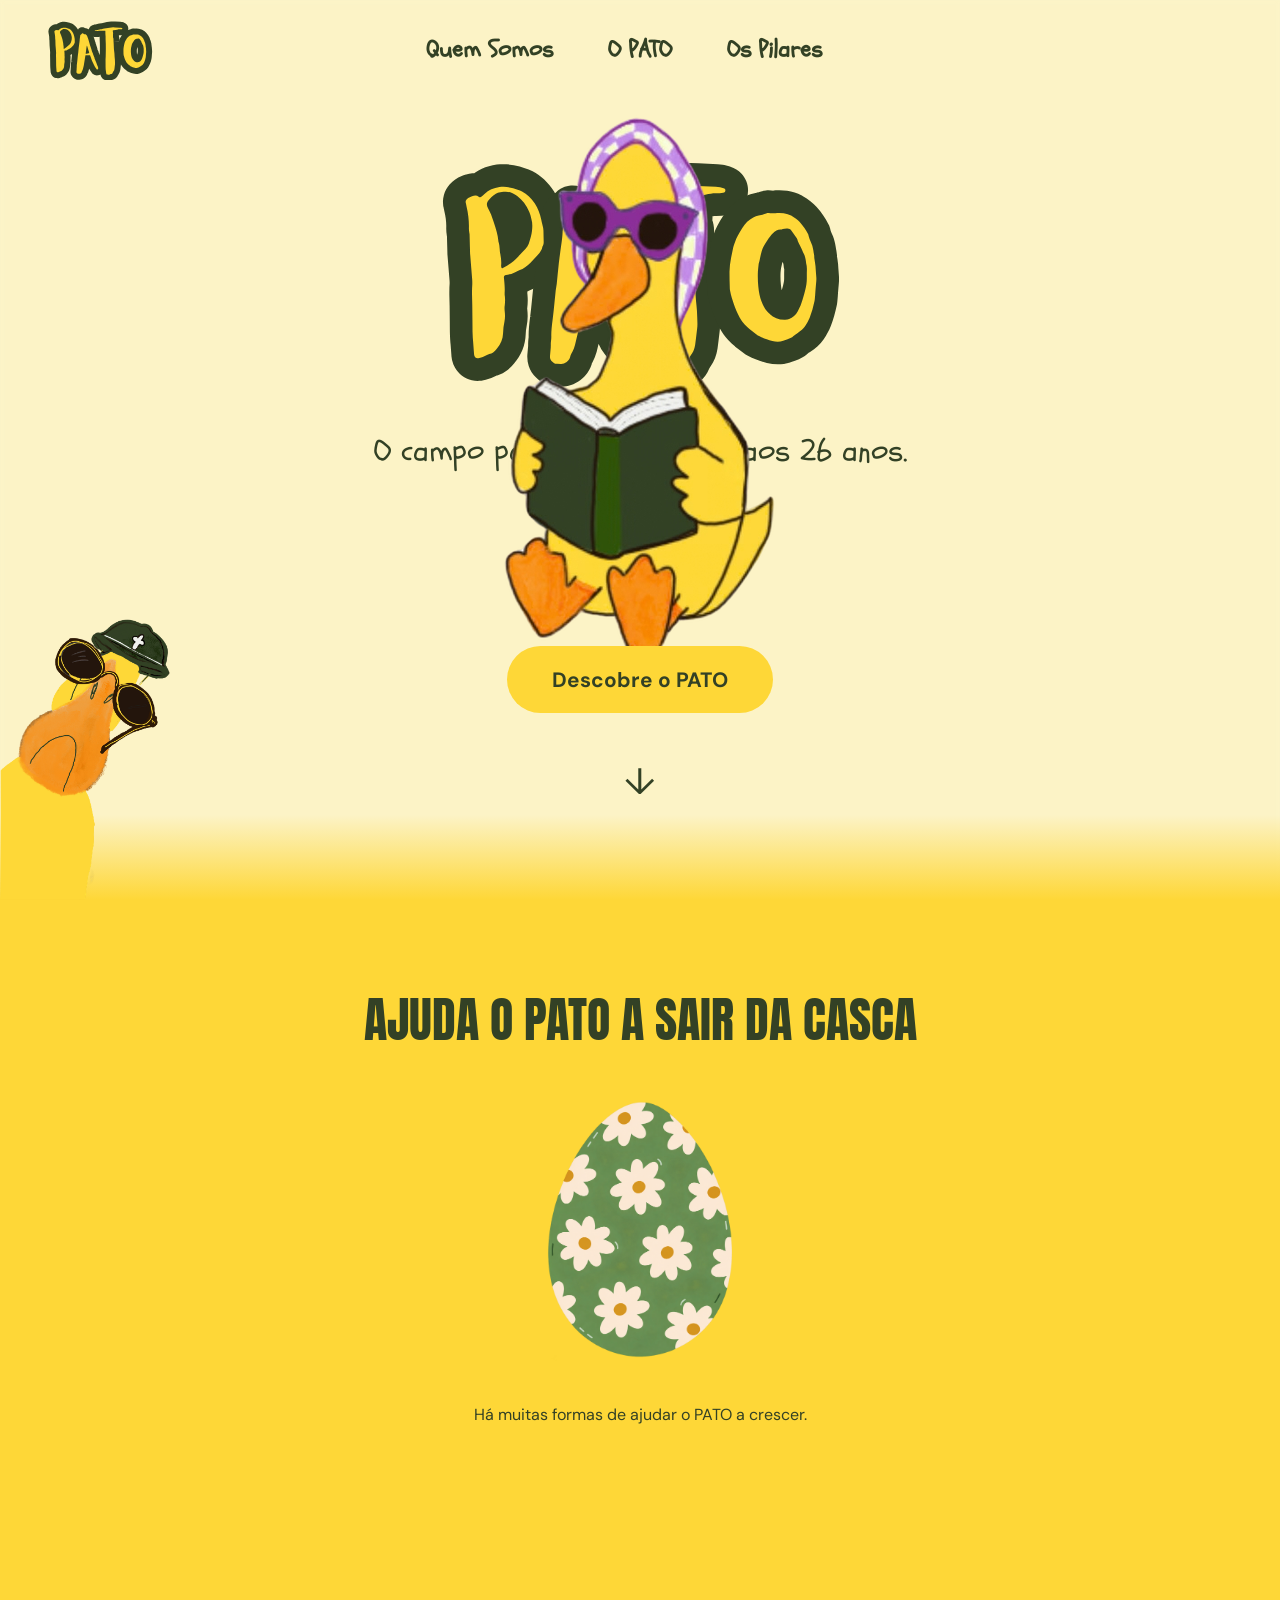
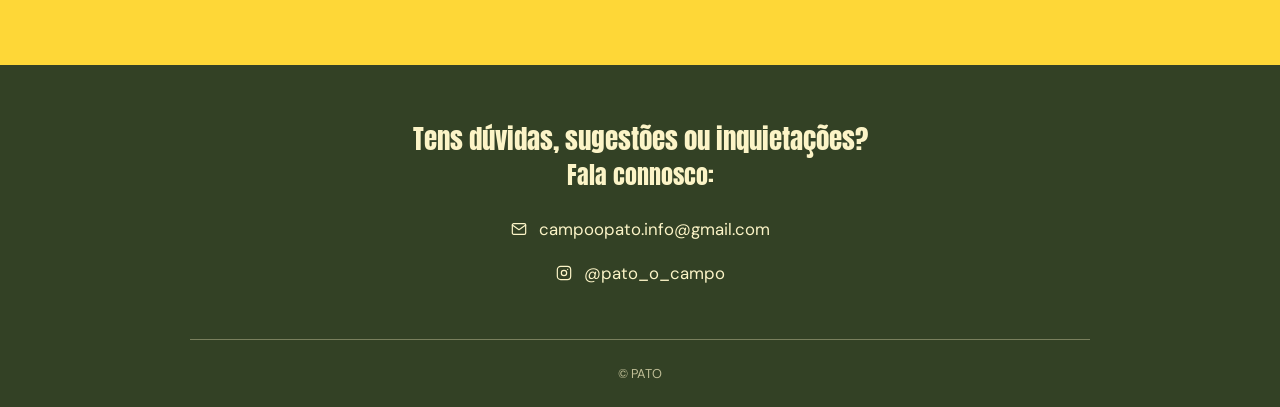
==== v2/index.html @ 9c7ccffa "página inicial" ====
<!DOCTYPE html>
<html lang="pt">

<head>
    <meta charset="UTF-8">
    <meta name="viewport" content="width=device-width, initial-scale=1.0">
   <title>PATO</title>
  <link rel="icon" type="image/png" href="assets/logo.png">
    <link rel="stylesheet" href="styles.css?v=3">
</head>

<body>

   
<header>
    <nav class="navbar">

        <!-- LOGÓTIPO DO MENU -->
       
<a href="index.html" class="logo">
    <img src="assets/pato-wordmark.svg" alt="PATO - Página inicial">
</a>


        <!-- LINKS DO MENU -->
        <ul class="nav-links">
            <li><a href="quem-somos.html">Quem Somos</a></li>
            <li><a href="o-pato.html">O PATO</a></li>
             <li><a href="pilares.html">Os Pilares</a></li>
           
        </ul>

    </nav>
</header>

<main>

    <!-- PRIMEIRA SECÇÃO -->
    <section class="hero">

        <!-- Fotografia de fundo -->
        <div class="hero-background"></div>

        <!-- Conteúdo principal -->
        <div class="hero-content">

            <img
                src="assets/pato-wordmark.svg"
                alt="PATO"
                class="hero-logo"
            >

            <p class="hero-description">
                O campo para jovens dos 19 aos 26 anos.
            </p>

        </div>

        <!-- Ilustrações dos patos -->
        <img
            src="assets/duck-peeking.png"
            alt=""
            class="hero-duck duck-left"
        >

        <img
            src="assets/duck-reading.png"
            alt=""
            class="hero-duck duck-right"
        >

        <!-- Botão e seta -->
        <div class="hero-bottom">

            <a href="o-pato.html" class="hero-button">
                Descobre o PATO
            </a>

            <a
                href="#ajudar"
                class="scroll-indicator"
                aria-label="Descer para a angariação de fundos"
            >
                ↓
            </a>

        </div>

    </section>


    <!-- ANGARIAÇÃO DE FUNDOS -->
    <section id="ajudar" class="fundraising">

        <h2>AJUDA O PATO A SAIR DA CASCA</h2>

        <img
            src="assets/ovo.png"
            alt="Ilustração de um ovo do PATO"
            class="egg-illustration"
        >

        <p>
            Há muitas formas de ajudar o PATO a crescer.
        </p>

    </section>

</main>



    
<footer class="footer">

    <h2>Tens dúvidas, sugestões ou inquietações?</h2>

    <p class="footer-subtitle">Fala connosco:</p>

   
<div class="footer-contacts">

    <!-- EMAIL -->
    <a href="mailto:campoopato.info@gmail.com">

        <svg viewBox="0 0 24 24" fill="none"
             stroke="currentColor" stroke-width="1.8"
             stroke-linecap="round" stroke-linejoin="round"
             aria-hidden="true">
            <rect x="2" y="4" width="20" height="16" rx="2"/>
            <path d="M2 6l10 7 10-7"/>
        </svg>

        <span>campoopato.info@gmail.com</span>
    </a>

    <!-- INSTAGRAM -->
    <a href="https://www.instagram.com/pato_o_campo/"
       target="_blank"
       rel="noopener noreferrer">

        <svg viewBox="0 0 24 24" fill="none"
             stroke="currentColor" stroke-width="1.8"
             stroke-linecap="round" stroke-linejoin="round"
             aria-hidden="true">
            <rect x="2" y="2" width="20" height="20" rx="5"/>
            <circle cx="12" cy="12" r="4"/>
            <circle cx="17.5" cy="6.5" r="1" fill="currentColor" stroke="none"/>
        </svg>

        <span>@pato_o_campo</span>
    </a>

</div>


<div class="footer-divider"></div>

<p class="footer-bottom">© PATO</p>

</footer>


    <script src="script.js"></script>

</body>

</html>
---- v2/styles.css ----
/* FONTES */
@font-face { font-family: "Aloja"; src: url("./fonts/aloja-light.woff") format("woff"); font-weight: 300; font-style: normal; }
@font-face { font-family: "Anton"; src: url("./fonts/anton.ttf") format("truetype"); }
@font-face { font-family: "Schoolbell"; src: url("./fonts/schoolbell.ttf") format("truetype"); }
@font-face { font-family: "DMSans"; src: url("./fonts/dm-sans-regular.ttf") format("truetype"); font-weight: 400; }
@font-face { font-family: "DMSans"; src: url("./fonts/dm-sans-bold.ttf") format("truetype"); font-weight: 700; }

/* FONTES, CORES, ESTILOS GERAIS, MENU E HOMEPAGE */
:root { --verde-pato: #334125; --amarelo-pato: #FED737; --creme-pato: #FCF4C7; --laranja-pato: #F2911E; --vermelho-pato: #CD4D37; --bege-pato: #fad3a9}
* { margin: 0; padding: 0; box-sizing: border-box; }
html { scroll-behavior: smooth; }
body { font-family: "DMSans", Arial, sans-serif; background-color: var(--creme-pato); color: var(--verde-pato); }
h1, h2, h3 { font-family: "Anton", sans-serif; font-weight: normal; }
.handwritten { font-family: "Schoolbell", cursive; }
header { position: absolute; top: 0; left: 0; width: 100%; z-index: 100; background: transparent; }
.navbar { position: absolute; width: 100%; min-height: 100px; display: flex; align-items: center; justify-content: center; padding: 10px 40px; }
.logo { position: absolute; left: 45px; top: 50%; transform: translateY(-50%); display: flex; align-items: center; text-decoration: none; }
.logo img { width: auto; max-width: 110px; max-height: px; object-fit: contain; }
.nav-links { position: absolute; left: 50%; transform: translateX(-50%); display: grid; grid-template-columns: 170px auto 170px; align-items: center; column-gap: 55px; list-style: none; margin: 0; padding: 0; }
.nav-links li:first-child { justify-self: end; }
.nav-links li:nth-child(2) { justify-self: center; }
.nav-links li:last-child { justify-self: start; }
.nav-links a { font-family: "Schoolbell", cursive; font-size: 1.5rem; font-weight: 400; text-decoration: none; color: var(--verde-pato); white-space: nowrap; transition: color 0.2s ease; }
.nav-links a:hover { color: var(--creme-pato); }    
.nav-links a{font-weight:700}
.hero { position: relative; min-height: 100vh; width: 100%; overflow: hidden; display: flex; flex-direction: column; align-items: center; padding: 115px 24px 20px; background-color: var(--creme-pato); }
.hero-background { position: absolute; inset: 0px; z-index: 0; background-image: linear-gradient(
            rgba(252, 244, 199, 0.40),
            rgba(252, 244, 199, 0.40)
        ),
        url("images/roda2.jpg"); background-size: cover; background-position: center;filter: blur(2px); }
.hero-content { position: relative; z-index: 2; width: 100%; max-width: 850px; text-align: center; }
.hero-logo { display: block; width: min(60vw, 420px); max-height: 240px; height: auto; object-fit: contain; margin: 0 auto 45px;transform:translateY(40px) }
.hero p{transform:translateY(35px)}
.hero-description { font-family: "Schoolbell", cursive; font-size: clamp(1.4rem, 3vw, 2rem); line-height: 1.4; color: var(--verde-pato); }
.hero-duck { position: absolute; z-index: 2; height: auto; pointer-events: none; }
.duck-left { width: 170px; left: 0; bottom: 0; top: auto; }
.hero-bottom{position:relative;z-index:3;margin-top:auto;padding-top:35px;display:flex;flex-direction:column;align-items:center;gap:20px}
.scroll-indicator{display:block;font-size:2.3rem;line-height:4;color:var(--verde-pato);text-decoration:none;margin-top:40;transform:translateY(-25px)}
.hero-button { display: inline-block; padding: 20px 45px; background-color: var(--amarelo-pato); color: var(--verde-pato); font-family: "DMSans", sans-serif; font-size: 1.3rem; font-weight: 700; text-decoration: none; border-radius: 40px; transition: transform 0.2s ease,
                background-color 0.2s ease; margin-top:35px}
.hero-button:hover { transform: scale(1.05); background-color: var(--laranja-pato); }
.hero::after { content: ""; position: absolute; bottom: 0; left: 0; width: 100%; height: 85px; background: linear-gradient(
        to bottom,
        transparent,
        var(--amarelo-pato)
    ); pointer-events: none; z-index: 1; }
.fundraising { width: 100%; min-height: 85vh; background-color: var(--amarelo-pato); display: flex; flex-direction: column; align-items: center; justify-content: flex-start; text-align: center; gap: 8px; scroll-margin-top: 25px; }
.fundraising h2 { font-family: "Anton", sans-serif; font-size: clamp(2rem, 8vw, 3rem); line-height: 5; max-width: 850px; }
.egg-illustration { width: min(35vw, 190px); height: auto; object-fit: contain; cursor: pointer; margin-top: -60px; transition: transform 0.3s ease; }
@keyframes abanar-ovo { 0%, 100% { transform: rotate(-8deg); } 50% { transform: rotate(8deg); } }
.egg-illustration:hover { animation: abanar-ovo 0.3s ease-in-out infinite; }
.fundraising p { font-family: "DMSans", sans-serif; font-size: 1rem; max-width: 600px; line-height: 1.4; margin-top: 30px; }
.egg-link{display:inline-block}
/* TELEMÓVEIS — regras finais do CSS original, sem duplicações */
@media (max-width: 700px) {
.navbar { min-height: 105px; padding: 10px 15px; flex-direction: column; justify-content: flex-end; gap: 8px; }
.logo { position: absolute; left: 15px; top: 15px; transform: none; }
.logo img { max-height: 38px; }
.nav-links { gap: 18px; flex-wrap: wrap; justify-content: center; }
.nav-links a { font-size: 1.1rem; }
.hero { min-height: 85svh; position: relative; display: flex; flex-direction: column; justify-content: flex-start; align-items: center; text-align: center; padding: 145px 24px 110px; background-color: var(--creme-pato); }
.hero h1 { font-size: clamp(4.5rem, 18vw, 7rem); }
.hero-logo { width: min(75vw, 350px); margin-bottom: 35px; }
.hero-duck { width: 90px; }
.duck-left { width: 100px; left: 0; bottom: 0; top: auto; }
.duck-right { width: 75px; right: 4%; top: 30%; }
.hero-bottom { padding-top: 35px; }
.fundraising { padding: 65px 20px 80px; width: 100%; max-width: none; margin: 0; }
.egg-illustration { width: min(75vw, 300px); }
body { overflow-x: hidden; }
}

/* RODAPÉ */
.footer { width: 100%; background-color: var(--verde-pato); color: var(--creme-pato); padding: 60px 15px 25px; text-align: center; }
.footer h2 { font-family: "Anton", sans-serif; font-weight: 150; font-size: clamp(1.7rem, 4vw, 1.5rem); line-height: 1; margin-bottom: 5px; }
.footer-subtitle { font-family: "Anton", cursive; font-size: 1.5rem; margin-bottom: 25px; }
.footer-contacts { display: flex; flex-direction: column; align-items: center; gap: 22px; margin-bottom: 55px; }
.footer-contacts a { display: flex; align-items: center; justify-content: center; gap: 12px; font-family: "DMSans", sans-serif; font-size: 1.05rem; color: var(--creme-pato); text-decoration: none; overflow-wrap: anywhere; transition: color 0.2s ease; }
.footer-contacts svg { width: 16px; height: 16px; flex-shrink: 0; }
.footer-contacts a:hover { color: var(--amarelo-pato); }
.footer-bottom { font-family: "DMSans", sans-serif; font-size: 0.8rem; opacity: 0.7; }
.footer-divider { width: min(100%, 900px); height: 1px; background-color: var(--creme-pato); opacity: 0.35; margin: 0 auto 25px; }



/* QUEM SOMOS */
.quem-v2{background:var(--verde-pato);color:var(--verde-pato)}
.quem-abertura{display:flex;flex-direction:column;background:var(--creme-pato)}
.quem-cabecalho{min-height:65vh;padding:90px 9%;display:flex;flex-direction:column;align-items:flex-start;justify-content:center}
.quem-etiqueta{font-family:DMSans,sans-serif;font-size:.85rem;letter-spacing:4px;margin-bottom:25px}
.quem-cabecalho h1{font-family:Aloja,sans-serif;font-size:clamp(4.5rem,11vw,10rem);line-height:1.05;font-weight:300}
.quem-cabecalho p{margin-top:35px;font-family:Schoolbell,cursive;font-size:clamp(1.5rem,3vw,2.3rem)}
.pagina-quem-somos .nav-links a{color:var(--verde-pato)}
/* SEPARADOR ENTRE A ABERTURA E OS BLOCOS */
.quem-riscas,.quem-separador{background:repeating-linear-gradient(90deg,#ffe356 0 28px,#ffd54e 28px 56px)}
.quem-riscas{height:105px}
.quem-separador{height:22px}
/* BLOCOS */
.quem-razao,.quem-publico,.quem-historia{display:grid;grid-template-columns:repeat(2,minmax(0,1fr));min-height:500px}
.quem-razao-texto,.quem-publico-texto,.quem-historia-texto{padding:90px 10%;display:flex;flex-direction:column;justify-content:center;gap:25px}
.quem-razao-texto{background:var(--amarelo-pato);color:var(--creme-pato)}
.quem-publico-texto{background:var(--laranja-pato);color:var(--creme-pato)}
.quem-historia-texto{background:var(--vermelho-pato);color:var(--creme-pato)}
.quem-razao h2,.quem-publico h2,.quem-historia h2{font-family:Aloja,sans-serif;font-size:clamp(2.5rem,5vw,4.5rem);font-weight:300}
.quem-razao p,.quem-publico p,.quem-historia p{font-family:DMSans,sans-serif;font-size:1.1rem;line-height:1.8}

/* FOTOGRAFIAS */
.quem-razao-foto,.quem-publico-foto,.quem-historia-foto{min-height:350px;overflow:hidden;background:var(--verde-pato)}
.quem-razao-foto img,.quem-publico-foto img,.quem-historia-foto img{width:100%;height:100%;object-fit:cover;display:block}

/* RESPONSIVO */
@media(max-width:850px){
    .quem-riscas{height:85px}
    .quem-cabecalho{min-height:55vh;padding:70px 8%}
    .quem-razao,.quem-publico,.quem-historia{grid-template-columns:1fr}
    .quem-razao-texto,.quem-publico-texto,.quem-historia-texto{padding:65px 8%}
    .quem-razao-foto,.quem-publico-foto,.quem-historia-foto{min-height:320px}
}

/* PILARES */
.pilares-v2 { background: var(--verde-pato); color: var(--creme-pato); }
.pilares-abertura { min-height: 70vh; padding: 165px 9% 90px; display: flex; flex-direction: column; align-items: flex-start; justify-content: center; }
.pilares-etiqueta { font-family: DMSans, sans-serif; letter-spacing: 4px; font-size: .85rem; color: var(--amarelo-pato); margin-bottom: 30px; }
.pilares-abertura h1 { font-family: Aloja, sans-serif; font-size: clamp(4.5rem, 11vw, 10rem); font-weight: 300; line-height: 1.05; text-align: left; }
.pilares-descricao { font-family: DMSans, sans-serif; font-size: 1.2rem; line-height: 1.8; max-width: 600px; margin-top: 45px; }
.pilares-letras { padding: 90px 5% 120px; background: var(--creme-pato); color: var(--verde-pato); text-align: center; }
.pilares-letras > h2 { font-family: Schoolbell, cursive; font-size: clamp(1.8rem, 4vw, 3rem); margin-bottom: 70px; }
/* DIAGRAMA ORGÂNICO DOS PILARES */
.pilares-v2{background:var(--verde-pato);color:var(--creme-pato)}
.pilares-abertura{padding:160px 9% 110px;min-height:75vh;display:flex;flex-direction:column;align-items:flex-start;justify-content:center}
.pilares-etiqueta{font-family:"DMSans",sans-serif;letter-spacing:4px;font-size:.85rem;color:var(--amarelo-pato);margin-bottom:30px}
.pilares-abertura h1{font-family:"Aloja",sans-serif;font-size:clamp(4.5rem,11vw,10rem);font-weight:300;line-height:1.05;text-align:left}
.pilares-descricao{font-family:"DMSans",sans-serif;font-size:1.2rem;line-height:1.8;max-width:600px;margin-top:50px}

.pilares-letras{padding:90px 5% 130px;background:var(--creme-pato);color:var(--verde-pato);text-align:center}
.pilares-letras h2{font-family:"Schoolbell",cursive;font-size:clamp(1.8rem,4vw,3rem);margin-bottom:70px}
.pilares-diagrama{display:grid;grid-template-columns:repeat(4,minmax(0,1fr));gap:18px;max-width:1280px;margin:0 auto;align-items:start}
.pilar-item{display:flex;flex-direction:column;align-items:center;text-align:center;min-width:0}
.pilar-item .letra{font-family:"Aloja",sans-serif;font-size:clamp(4.7rem,8vw,8rem);line-height:1}

.pilar-seta{width:95px;max-width:100%;height:auto;fill:none;stroke:var(--verde-pato);stroke-width:3;stroke-linecap:round;stroke-linejoin:round;color:var(--verde-pato)}
.pilar-info{max-width:220px;padding:0 8px}
.pilar-info h3{font-family:"Schoolbell",cursive;font-size:1.8rem;margin-bottom:12px}
.pilar-info p{font-family:"DMSans",sans-serif;font-size:1rem;line-height:1.6}

.pilar-p{padding-top:8px}
.pilar-a{padding-top:70px}
.pilar-t{padding-top:0}

.pilar-p .letra{color:var(--verde-pato)}
.pilar-a .letra{color:var(--vermelho-pato)}
.pilar-t .letra{color:var(--laranja-pato)}

.pilar-stack{display:flex;flex-direction:column;align-items:center;line-height:.85;margin-bottom:8px}
.letra-c-top{color:var(--vermelho-pato);margin-bottom:-8px}
.letra-o-bottom{color:var(--verde-pato)}

.pilar-co{padding-top:0}
.co-bloco{display:flex;flex-direction:column;align-items:center}
.co-c{margin-top:10px}
.co-o{margin-top:30px}

.seta-curta{height:120px}
.seta-media{height:155px}
.seta-longa{height:210px}
.seta-c{height:110px}
.seta-o{height:175px}

@media (max-width:900px){
    .pilares-diagrama{grid-template-columns:repeat(2,minmax(0,1fr));gap:60px 15px}
    .pilar-item .letra{font-size:6rem}
    .pilar-co{grid-column:span 2}
    .pilar-stack{margin-bottom:20px}
    .co-c,.co-o{margin-top:20px}
}

@media (max-width:900px){
    .pilares-diagrama{grid-template-columns:repeat(2,minmax(0,1fr));gap:60px 15px}
    .pilar-item .letra{font-size:6rem}
    .pilar-c{transform:none}
}
/* O PATO A EXPLICAR */
.explicar-v2{background:var(--amarelo-pato);overflow:hidden}
.explicar-abertura{position:relative;min-height:75vh;padding:160px 12% 100px;display:flex;flex-direction:column;align-items:center;justify-content:center;text-align:center}
.explicar-abertura h1{position:relative;z-index:1;font-family:"Aloja",sans-serif;font-size:clamp(4rem,9vw,8rem);font-weight:300;line-height:1.1}
.explicar-abertura p{position:relative;z-index:1;font-family:"Schoolbell",cursive;font-size:clamp(1.5rem,3vw,2.3rem);margin-top:40px}
.explicar-bolinhas{position:absolute;inset:0;pointer-events:none;background-image:radial-gradient(circle,var(--vermelho-pato) 9px,transparent 10px),radial-gradient(circle,var(--verde-pato) 6px,transparent 7px),radial-gradient(circle,var(--creme-pato) 11px,transparent 12px);background-size:150px 150px,210px 210px,175px 175px;background-position:15px 20px,70px 90px,110px 45px;opacity:.65}

.explicar-cartoes{display:grid;grid-template-columns:repeat(3,minmax(0,1fr));gap:35px;padding:50px 7% 70px;background:var(--creme-pato)}
.explicar-cartao{min-height:230px;padding:25px 35px;border-radius:35px 12px 45px 18px;display:flex;flex-direction:column;align-items:flex-start;justify-content:center;gap:20px;text-decoration:none;position:relative;cursor:pointer;transition:transform .25s ease}
.cartao-1{background:var(--verde-pato);color:var(--creme-pato);transform:rotate(-3deg)}
.cartao-2{background:var(--laranja-pato);color:var(--verde-pato);transform:rotate(3deg)}
.cartao-3{background:var(--vermelho-pato);color:var(--creme-pato);transform:rotate(-2deg)}
.explicar-cartao:hover{transform:rotate(0deg) translateY(-8px)}
.cartao-numero{font-family:"Schoolbell",cursive;font-size:2rem}
.explicar-cartao h2{font-family:"Aloja",sans-serif;font-size:clamp(2.4rem,4vw,4rem);font-weight:300}
.explicar-cartao p{font-family:"DMSans",sans-serif;font-size:1.1rem;line-height:1.7}
.cartao-seta{font-family:"Schoolbell",cursive;font-size:2.5rem;align-self:flex-end;margin-top:auto}


/* SECÇÕES HORIZONTAIS — O PATO */

.detalhe-imagem img{width:min(100%,450px);max-height:350px;object-fit:contain}

.detalhe-texto > span{font-family:"DMSans",sans-serif;font-size:.85rem;letter-spacing:3px;font-weight:700}
.detalhe-texto h2{font-family:"Aloja",sans-serif;font-weight:300;font-size:clamp(2.5rem,5vw,4.5rem)}
.detalhe-texto p{font-family:"DMSans",sans-serif;font-size:1.1rem;line-height:1.8;max-width:550px}
.detalhe-botao{display:inline-block;background:var(--verde-pato);color:var(--creme-pato);padding:15px 25px;border-radius:30px;font-family:"DMSans",sans-serif;font-weight:700;text-decoration:none}
.detalhe-botao:hover{background:var(--amarelo-pato);color:var(--verde-pato)}

@media (max-width:850px){
    .explicar-cartoes{grid-template-columns:1fr;gap:45px}
    .explicar-cartao{min-height:230px}
   .detalhe-texto{padding:65px 25px}
    .detalhe-imagem{min-height:150px}
}
/* MENUS DE FUNDO ESCURO */
.pagina-pilares .nav-links a { color: var(--creme-pato); }
.pagina-pilares .nav-links a:hover { color: var(--amarelo-pato); }
/* RESPONSIVIDADE INTERIOR */
@media (max-width: 850px) { .explicar-cartoes { grid-template-columns: 1fr; gap: 45px; } .explicar-cartao { min-height: 260px; } }
@media (max-width: 700px) {
.quem-historia, .quem-razao { grid-template-columns: 1fr; }
.quem-historia-texto, .quem-razao-texto { padding: 65px 25px; }
.quem-cabecalho { padding: 75px 25px; }
.pilares-abertura { padding: 150px 25px 80px; }
.pilares-mapa { grid-template-columns: repeat(2, minmax(0, 1fr)); gap: 50px 15px; }
.pilar-letra .letra { font-size: 5rem; height: 100px; }}
/* CARTÕES CLICÁVEIS */
.explicar-cartao {
    text-decoration: none;
    position: relative;
    cursor: pointer;}
.cartao-seta {
    font-family: "Schoolbell", cursive;
    font-size: 2.5rem;
    align-self: flex-end;
    margin-top: auto;}
/* SECÇÕES DE INFORMAÇÃO */
.explicar-detalhe {
    display: grid;
    grid-template-columns: 1fr 1fr;
    min-height: 480px;
    scroll-margin-top: 30px;}
.detalhe-texto {
    padding: 90px 10%;
    display: flex;
    flex-direction: column;
    justify-content: center;
    align-items: flex-start;
    gap: 25px;}
.detalhe-texto > span {
    font-family: "DMSans", sans-serif;
    font-size: 0.85rem;
    letter-spacing: 3px;
    font-weight: 700;}
.detalhe-texto h2 {
    font-family: "Aloja", sans-serif;
    font-weight: 300;
    font-size: clamp(2.5rem, 5vw, 4.5rem);}
.detalhe-texto p {
    font-family: "DMSans", sans-serif;
    font-size: 1.1rem;
    line-height: 1.8;
    max-width: 550px;}
.detalhe-imagem {
    display: flex;
    align-items: center;
    justify-content: center;
    padding: 45px;}
.detalhe-imagem img {
    width: 100%;
    max-height: 400px;
    object-fit: contain;}
.detalhe-campo { background: var(--amarelo-pato); color: var(--verde-pato); }
.detalhe-campo .detalhe-imagem { background: var(--laranja-pato); }
.detalhe-equipa { background: var(--verde-pato); color: var(--creme-pato); }
.detalhe-equipa .detalhe-imagem { background: var(--vermelho-pato); }
.detalhe-ajudar { background: var(--creme-pato); color: var(--verde-pato); }
.detalhe-ajudar .detalhe-imagem { background: var(--amarelo-pato); }
.detalhe-botao {
    display: inline-block;
    background: var(--amarelo-pato);
    color: var(--verde-pato);
    padding: 15px 25px;
    border-radius: 30px;
    font-family: "DMSans", sans-serif;
    font-weight: 700;
    text-decoration: none;}
.detalhe-botao:hover { background: var(--vermelho-pato); }
@media (max-width: 700px) {
    .explicar-detalhe { grid-template-columns: 1fr; }
    .detalhe-texto { padding: 65px 25px; }
    .detalhe-imagem { min-height: 250px; }}

/* FUNDOS DAS SECÇÕES — O PATO */
.detalhe-campo .detalhe-texto{background:#334125;color:#FCF4C7}
.detalhe-equipa .detalhe-texto{background:#F2911E;color:#334125}
.detalhe-ajudar .detalhe-texto{background:#CD4D37;color:#FCF4C7}

/* RISCAS DA METADE DIREITA */
.detalhe-campo .detalhe-imagem{background:repeating-linear-gradient(90deg,#708456 35px 70px, #4D6338 70px 105px)}
.detalhe-equipa .detalhe-imagem{background:repeating-linear-gradient(90deg, #F8BC67 35px 70px,#F5A63E 70px 105px)}
.detalhe-ajudar .detalhe-imagem{background:repeating-linear-gradient(90deg, #E88D76  35px 70px,#DB6953 70px 105px)}

/* DISPOSIÇÃO VERTICAL DAS SECÇÕES */
.explicar-v2 .explicar-detalhe{display:flex;flex-direction:column;width:100%;min-height:0;scroll-margin-top:0}
.explicar-v2 .detalhe-texto{width:100%;min-height:100px;padding:70px 10%;display:flex;flex-direction:column;justify-content:center;align-items:center;text-align:center;gap:10px}
.explicar-v2 .detalhe-imagem{width:100%;min-height:780px;padding:50px;display:flex;align-items:center;justify-content:center}
.explicar-v2 .detalhe-imagem img{width:min(100%,450px);max-height:320px;object-fit:contain}
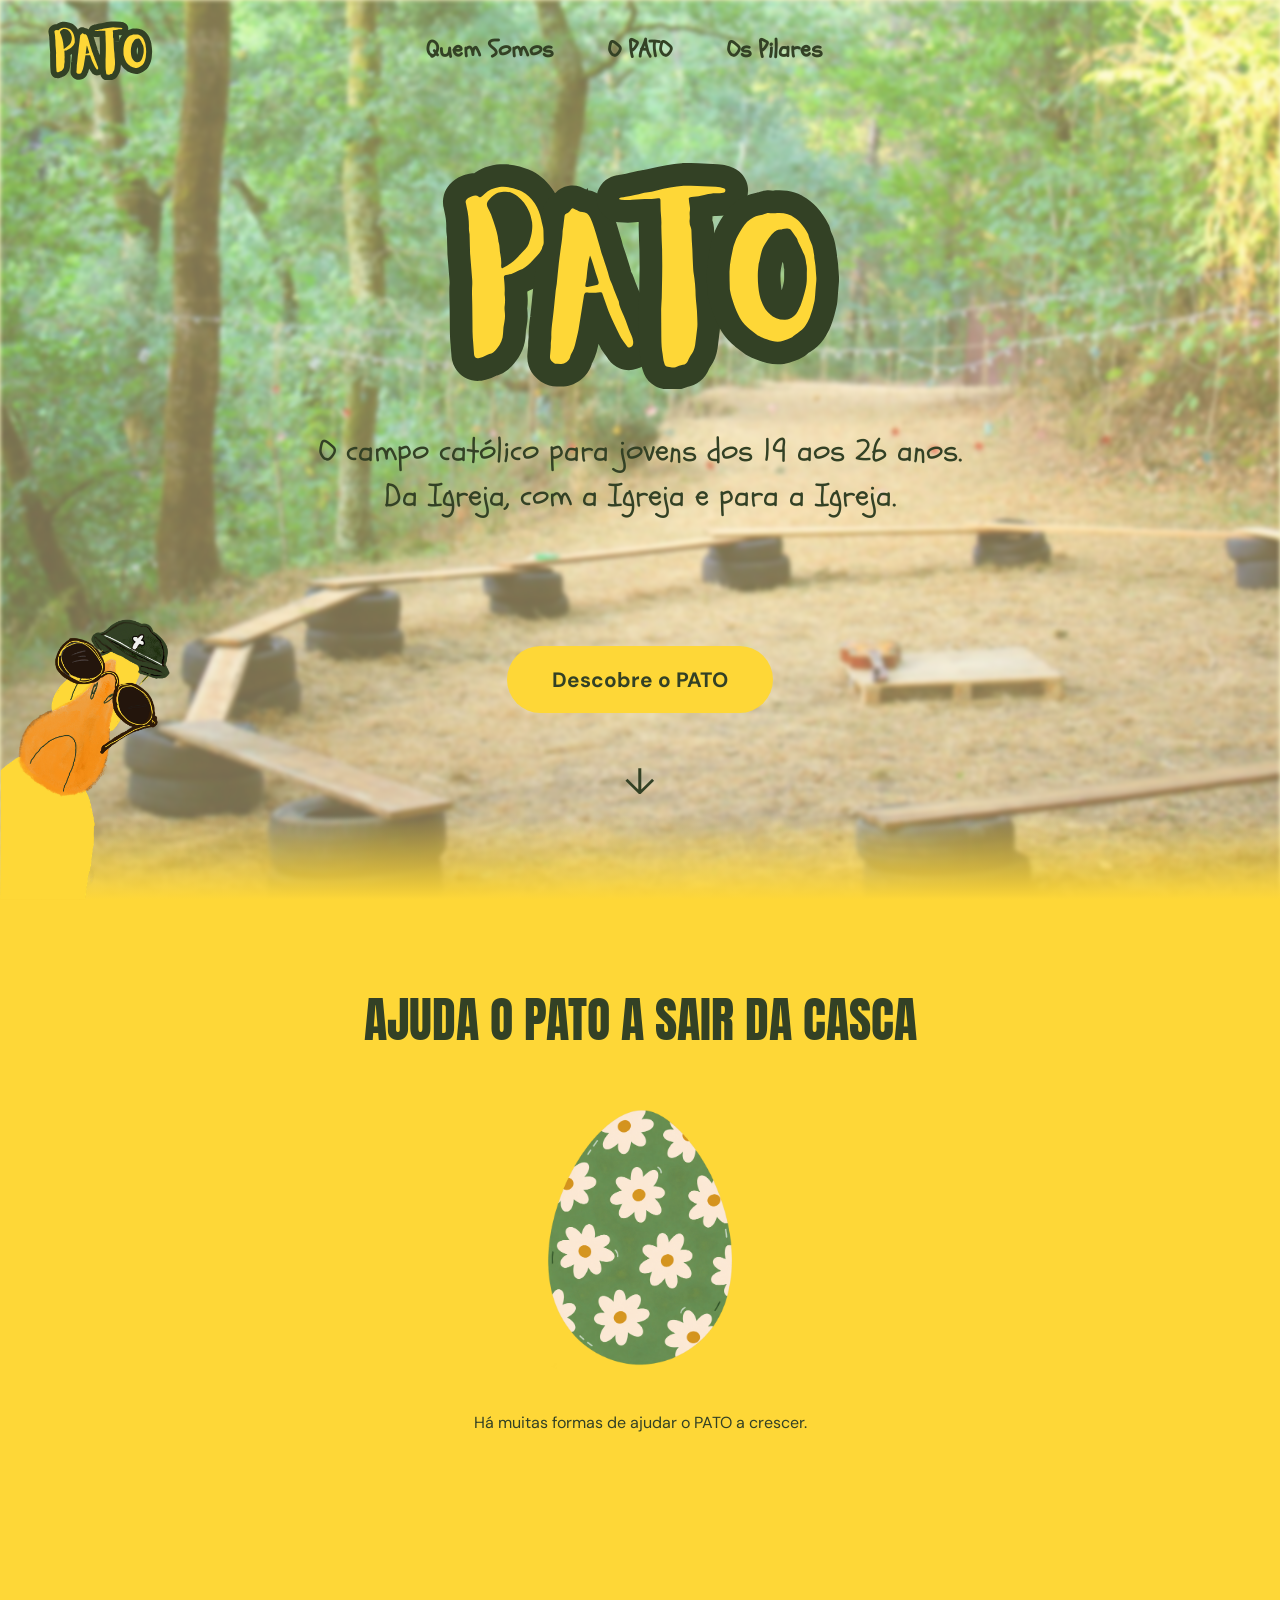
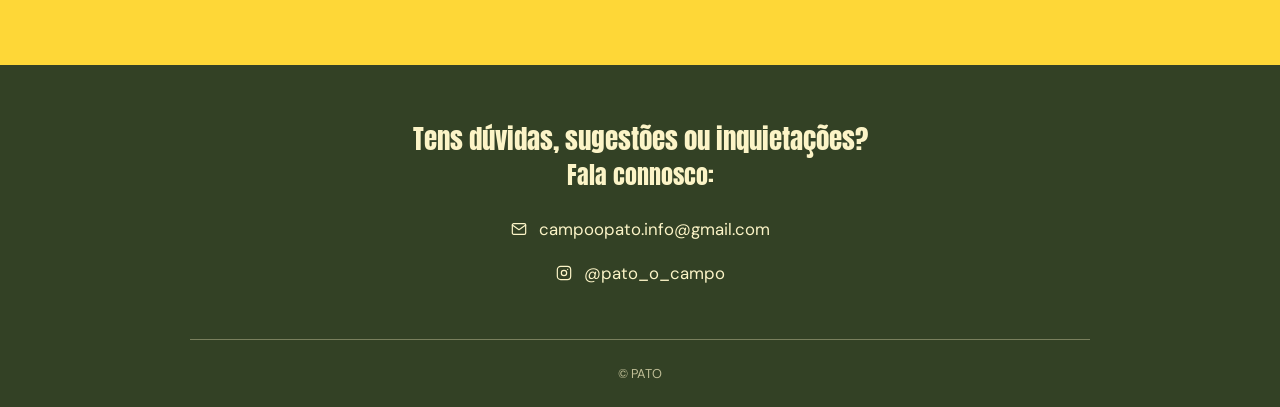
==== commit f62ef8ac: "inicial" ====
--- a/v2/index.html
+++ b/v2/index.html
@@ -6,7 +6,7 @@
     <meta name="viewport" content="width=device-width, initial-scale=1.0">
    <title>PATO</title>
   <link rel="icon" type="image/png" href="assets/logo.png">
-    <link rel="stylesheet" href="styles.css?v=3">
+    <link rel="stylesheet" href="styles.css">
 </head>
 
 <body>
@@ -51,7 +51,10 @@
             >
 
             <p class="hero-description">
-                O campo para jovens dos 19 aos 26 anos.
+                O campo católico para jovens dos 19 aos 26 anos. 
+            </p>
+            <p class="hero-description">
+               Da Igreja, com a Igreja e para a Igreja.
             </p>
 
         </div>
@@ -63,11 +66,6 @@
             class="hero-duck duck-left"
         >
 
-        <img
-            src="assets/duck-reading.png"
-            alt=""
-            class="hero-duck duck-right"
-        >
 
         <!-- Botão e seta -->
         <div class="hero-bottom">
@@ -93,7 +91,7 @@
     <section id="ajudar" class="fundraising">
 
         <h2>AJUDA O PATO A SAIR DA CASCA</h2>
-
+<a href="o-pato.html#como-ajudar" class="egg-link"></a>
         <img
             src="assets/ovo.png"
             alt="Ilustração de um ovo do PATO"
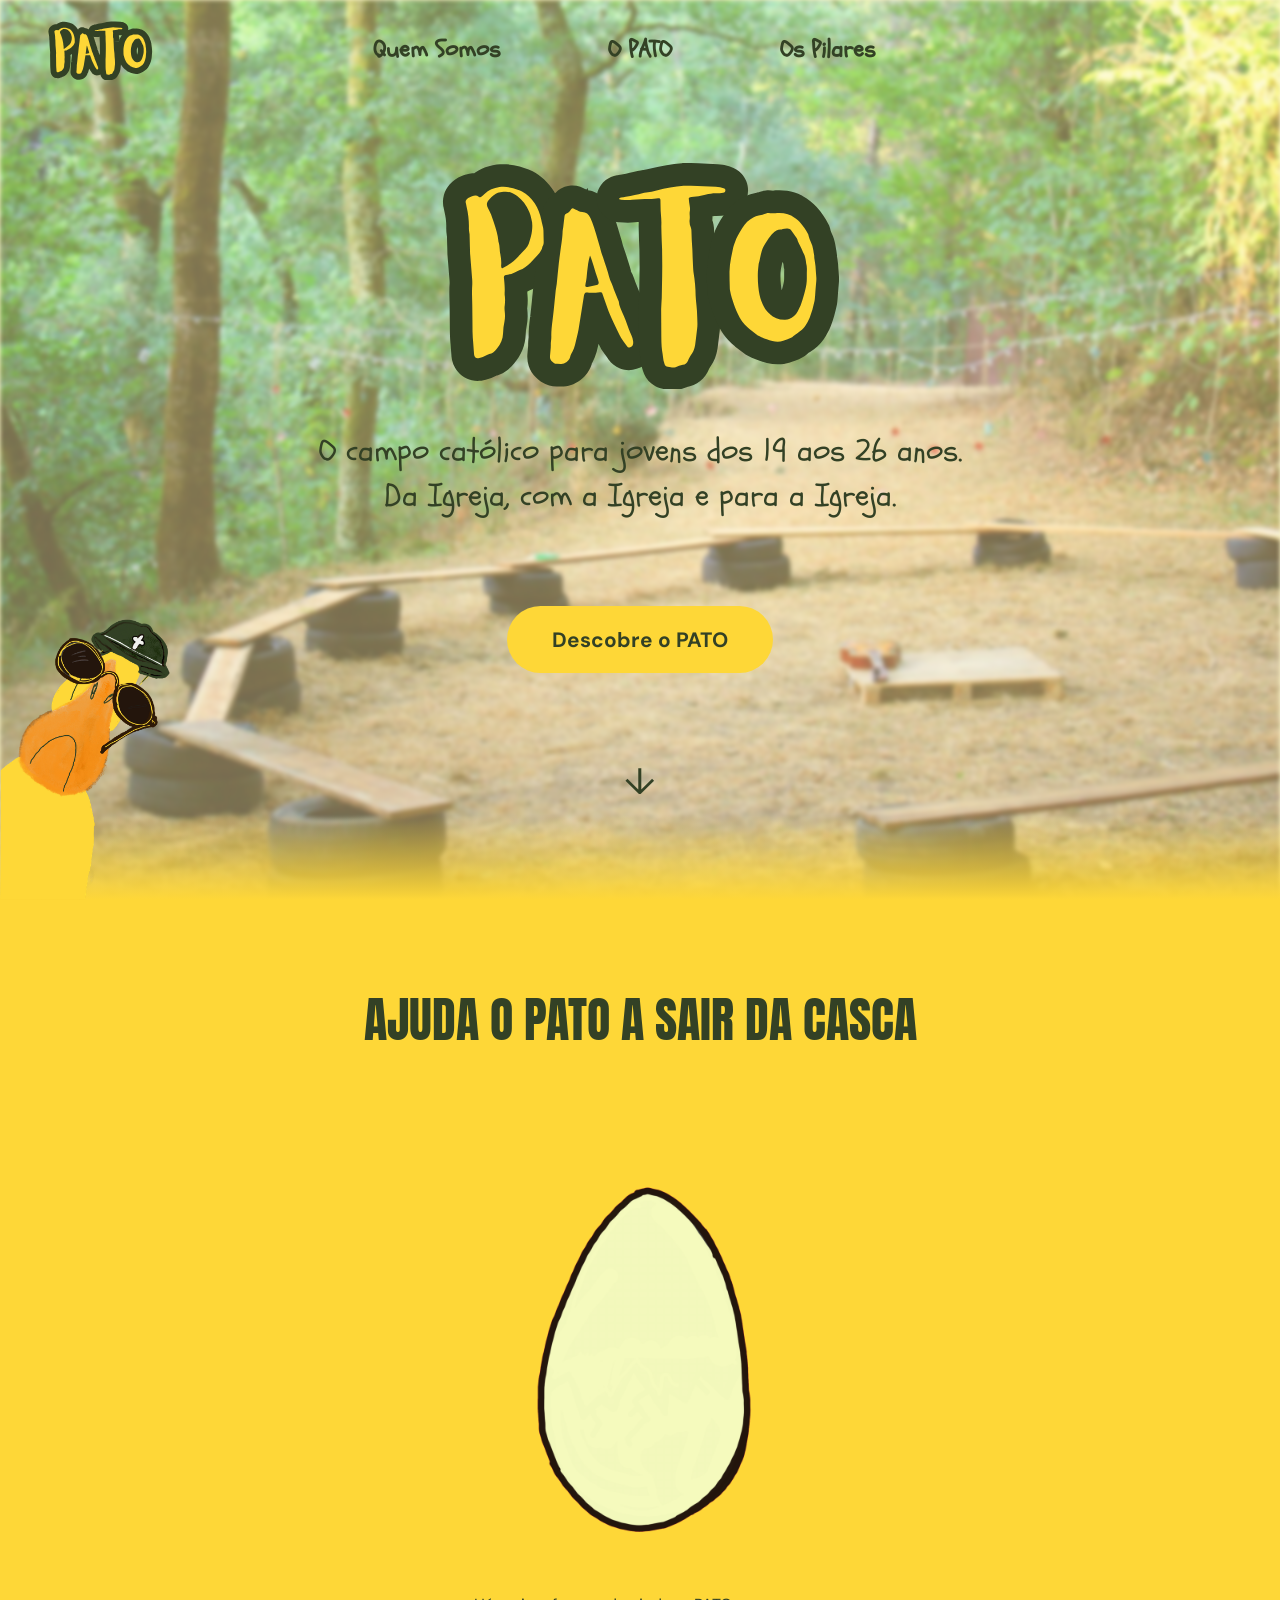
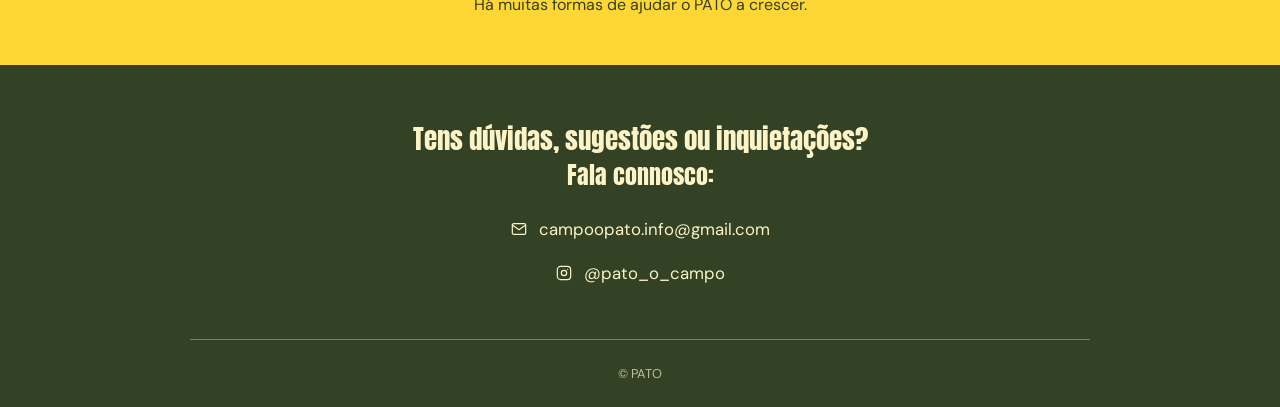
==== commit 9b543b54: "23-11" ====
--- a/v2/index.html
+++ b/v2/index.html
@@ -92,11 +92,7 @@
 
         <h2>AJUDA O PATO A SAIR DA CASCA</h2>
 <a href="o-pato.html#como-ajudar" class="egg-link"></a>
-        <img
-            src="assets/ovo.png"
-            alt="Ilustração de um ovo do PATO"
-            class="egg-illustration"
-        >
+     <img src="assets/ovo-1.png" alt="Ovo do PATO" class="ovo-animado" id="ovoAnimado">
 
         <p>
             Há muitas formas de ajudar o PATO a crescer.
--- a/v2/styles.css
+++ b/v2/styles.css
@@ -12,17 +12,18 @@
 body { font-family: "DMSans", Arial, sans-serif; background-color: var(--creme-pato); color: var(--verde-pato); }
 h1, h2, h3 { font-family: "Anton", sans-serif; font-weight: normal; }
 .handwritten { font-family: "Schoolbell", cursive; }
-header { position: absolute; top: 0; left: 0; width: 100%; z-index: 100; background: transparent; }
-.navbar { position: absolute; width: 100%; min-height: 100px; display: flex; align-items: center; justify-content: center; padding: 10px 40px; }
-.logo { position: absolute; left: 45px; top: 50%; transform: translateY(-50%); display: flex; align-items: center; text-decoration: none; }
-.logo img { width: auto; max-width: 110px; max-height: px; object-fit: contain; }
-.nav-links { position: absolute; left: 50%; transform: translateX(-50%); display: grid; grid-template-columns: 170px auto 170px; align-items: center; column-gap: 55px; list-style: none; margin: 0; padding: 0; }
-.nav-links li:first-child { justify-self: end; }
-.nav-links li:nth-child(2) { justify-self: center; }
-.nav-links li:last-child { justify-self: start; }
-.nav-links a { font-family: "Schoolbell", cursive; font-size: 1.5rem; font-weight: 400; text-decoration: none; color: var(--verde-pato); white-space: nowrap; transition: color 0.2s ease; }
-.nav-links a:hover { color: var(--creme-pato); }    
-.nav-links a{font-weight:700}
+
+/* CABEÇALHO E MENU */
+header{position:absolute;top:0;left:0;width:100%;z-index:100;background:transparent}
+.navbar{position:relative;width:100%;height:100px;display:flex;align-items:center;justify-content:center;padding:10px 40px}
+.logo{position:absolute;left:45px;top:50%;transform:translateY(-50%);display:flex;align-items:center;text-decoration:none;z-index:5}
+.logo img{display:block;width:auto;max-width:110px;max-height:65px;object-fit:contain}
+.nav-links{position:absolute;left:50%;transform:translateX(-50%);display:grid;grid-template-columns:170px 170px 170px;column-gap:55px;align-items:center;list-style:none;margin:0;padding:0}
+.nav-links li:first-child{justify-self:end}
+.nav-links li:nth-child(2){justify-self:center}
+.nav-links li:last-child{justify-self:start}
+.nav-links a{font-family:"Schoolbell",cursive;font-size:1.5rem;font-weight:700;text-decoration:none;color:var(--verde-pato);white-space:nowrap;transition:color .2s ease}
+.nav-links a:hover{color:var(--creme-pato)}
 .hero { position: relative; min-height: 100vh; width: 100%; overflow: hidden; display: flex; flex-direction: column; align-items: center; padding: 115px 24px 20px; background-color: var(--creme-pato); }
 .hero-background { position: absolute; inset: 0px; z-index: 0; background-image: linear-gradient(
             rgba(252, 244, 199, 0.40),
@@ -36,7 +37,7 @@
 .hero-duck { position: absolute; z-index: 2; height: auto; pointer-events: none; }
 .duck-left { width: 170px; left: 0; bottom: 0; top: auto; }
 .hero-bottom{position:relative;z-index:3;margin-top:auto;padding-top:35px;display:flex;flex-direction:column;align-items:center;gap:20px}
-.scroll-indicator{display:block;font-size:2.3rem;line-height:4;color:var(--verde-pato);text-decoration:none;margin-top:40;transform:translateY(-25px)}
+.scroll-indicator{display:block;font-size:2.3rem;line-height:4;color:var(--verde-pato);text-decoration:none;margin-top:40px;transform:translateY(-25px)}
 .hero-button { display: inline-block; padding: 20px 45px; background-color: var(--amarelo-pato); color: var(--verde-pato); font-family: "DMSans", sans-serif; font-size: 1.3rem; font-weight: 700; text-decoration: none; border-radius: 40px; transition: transform 0.2s ease,
                 background-color 0.2s ease; margin-top:35px}
 .hero-button:hover { transform: scale(1.05); background-color: var(--laranja-pato); }
@@ -52,6 +53,12 @@
 .egg-illustration:hover { animation: abanar-ovo 0.3s ease-in-out infinite; }
 .fundraising p { font-family: "DMSans", sans-serif; font-size: 1rem; max-width: 600px; line-height: 1.4; margin-top: 30px; }
 .egg-link{display:inline-block}
+
+.ovo-animado{display:block;width:min(75vw,400px);height:auto;object-fit:contain;transform-origin:center bottom;cursor:pointer}
+.ovo-animado:hover{animation:ovoAbanar .85s ease-in-out infinite}
+@keyframes ovoAbanar{0%,100%{transform:rotate(-5deg)}50%{transform:rotate(5deg)}}
+@media(prefers-reduced-motion:reduce){.ovo-animado:hover{animation:none}}
+
 /* TELEMÓVEIS — regras finais do CSS original, sem duplicações */
 @media (max-width: 700px) {
 .navbar { min-height: 105px; padding: 10px 15px; flex-direction: column; justify-content: flex-end; gap: 8px; }
@@ -64,7 +71,6 @@
 .hero-logo { width: min(75vw, 350px); margin-bottom: 35px; }
 .hero-duck { width: 90px; }
 .duck-left { width: 100px; left: 0; bottom: 0; top: auto; }
-.duck-right { width: 75px; right: 4%; top: 30%; }
 .hero-bottom { padding-top: 35px; }
 .fundraising { padding: 65px 20px 80px; width: 100%; max-width: none; margin: 0; }
 .egg-illustration { width: min(75vw, 300px); }
@@ -83,39 +89,47 @@
 .footer-divider { width: min(100%, 900px); height: 1px; background-color: var(--creme-pato); opacity: 0.35; margin: 0 auto 25px; }
 
 
-
-/* QUEM SOMOS */
-.quem-v2{background:var(--verde-pato);color:var(--verde-pato)}
+/* QUEM SOMOS — ABERTURA */
+.quem-v2{background:var(--creme-pato);color:var(--verde-pato)}
 .quem-abertura{display:flex;flex-direction:column;background:var(--creme-pato)}
+.quem-riscas{display:block;width:100%;height:105px;background:repeating-linear-gradient(90deg,#ffe356 0 32px,#ffd54e 32px 64px)}
+
 .quem-cabecalho{min-height:65vh;padding:90px 9%;display:flex;flex-direction:column;align-items:flex-start;justify-content:center}
-.quem-etiqueta{font-family:DMSans,sans-serif;font-size:.85rem;letter-spacing:4px;margin-bottom:25px}
-.quem-cabecalho h1{font-family:Aloja,sans-serif;font-size:clamp(4.5rem,11vw,10rem);line-height:1.05;font-weight:300}
-.quem-cabecalho p{margin-top:35px;font-family:Schoolbell,cursive;font-size:clamp(1.5rem,3vw,2.3rem)}
+.quem-etiqueta{font-family:"DMSans",sans-serif;font-size:.85rem;letter-spacing:4px;margin-bottom:25px}
+.quem-cabecalho h1{font-family:"Aloja",sans-serif;font-size:clamp(4.5rem,11vw,10rem);line-height:1.05;font-weight:300}
+.quem-cabecalho p{margin-top:35px;font-family:"Schoolbell",cursive;font-size:clamp(1.5rem,3vw,2.3rem)}
 .pagina-quem-somos .nav-links a{color:var(--verde-pato)}
-/* SEPARADOR ENTRE A ABERTURA E OS BLOCOS */
-.quem-riscas,.quem-separador{background:repeating-linear-gradient(90deg,#ffe356 0 28px,#ffd54e 28px 56px)}
-.quem-riscas{height:105px}
-.quem-separador{height:22px}
-/* BLOCOS */
+.pagina-quem-somos .nav-links a:hover{color:var(--creme-pato)}
+
+/* QUEM SOMOS — ESTRUTURA DOS BLOCOS */
 .quem-razao,.quem-publico,.quem-historia{display:grid;grid-template-columns:repeat(2,minmax(0,1fr));min-height:500px}
-.quem-razao-texto,.quem-publico-texto,.quem-historia-texto{padding:90px 10%;display:flex;flex-direction:column;justify-content:center;gap:25px}
-.quem-razao-texto{background:var(--amarelo-pato);color:var(--creme-pato)}
-.quem-publico-texto{background:var(--laranja-pato);color:var(--creme-pato)}
+.quem-razao-texto,.quem-publico-texto,.quem-historia-texto{padding:90px 10%;display:flex;flex-direction:column;justify-content:center;align-items:flex-start;gap:25px}
+.quem-razao-texto,.quem-historia-texto{grid-column:1;grid-row:1}
+.quem-razao-foto,.quem-historia-foto{grid-column:2;grid-row:1}
+.quem-publico-foto{grid-column:1;grid-row:1}
+.quem-publico-texto{grid-column:2;grid-row:1}
+
+/* QUEM SOMOS — BLOCOS COLORIDOS */
+.quem-razao-texto{background:var(--laranja-pato);color:var(--creme-pato)}
+.quem-publico-texto{background:var(--verde-pato);color:var(--creme-pato)}
 .quem-historia-texto{background:var(--vermelho-pato);color:var(--creme-pato)}
-.quem-razao h2,.quem-publico h2,.quem-historia h2{font-family:Aloja,sans-serif;font-size:clamp(2.5rem,5vw,4.5rem);font-weight:300}
-.quem-razao p,.quem-publico p,.quem-historia p{font-family:DMSans,sans-serif;font-size:1.1rem;line-height:1.8}
-
-/* FOTOGRAFIAS */
-.quem-razao-foto,.quem-publico-foto,.quem-historia-foto{min-height:350px;overflow:hidden;background:var(--verde-pato)}
-.quem-razao-foto img,.quem-publico-foto img,.quem-historia-foto img{width:100%;height:100%;object-fit:cover;display:block}
-
-/* RESPONSIVO */
+.quem-razao h2,.quem-publico h2,.quem-historia h2{font-family:"Aloja",sans-serif;font-size:clamp(2.5rem,5vw,4.5rem);font-weight:300}
+.quem-razao-texto p,.quem-publico-texto p,.quem-historia-texto p{font-family:"DMSans",sans-serif;font-size:1.1rem;line-height:1.8}
+
+/* QUEM SOMOS — RISCAS E FOTOGRAFIAS */
+.quem-razao-foto,.quem-publico-foto,.quem-historia-foto{min-height:500px;padding:45px;display:flex;align-items:center;justify-content:center;overflow:hidden}
+.quem-razao-foto,.quem-publico-foto{background:repeating-linear-gradient(90deg,#ffe356 0 32px,#ffd54e 32px 64px)}
+.quem-historia-foto{background:repeating-linear-gradient(90deg,#ffe356 0 32px,#ffd54e 32px 64px)}
+.quem-razao-foto img,.quem-publico-foto img,.quem-historia-foto img{display:block;width:min(100%,390px);height:auto;max-height:330px;object-fit:cover;border-radius:15px}
+
+/* QUEM SOMOS — TELEMÓVEIS */
 @media(max-width:850px){
-    .quem-riscas{height:85px}
-    .quem-cabecalho{min-height:55vh;padding:70px 8%}
-    .quem-razao,.quem-publico,.quem-historia{grid-template-columns:1fr}
-    .quem-razao-texto,.quem-publico-texto,.quem-historia-texto{padding:65px 8%}
-    .quem-razao-foto,.quem-publico-foto,.quem-historia-foto{min-height:320px}
+.quem-riscas{height:85px}
+.quem-cabecalho{min-height:55vh;padding:70px 8%}
+.quem-razao,.quem-publico,.quem-historia{grid-template-columns:1fr}
+.quem-razao-texto,.quem-publico-texto,.quem-historia-texto,.quem-razao-foto,.quem-publico-foto,.quem-historia-foto{grid-column:1;grid-row:auto}
+.quem-razao-texto,.quem-publico-texto,.quem-historia-texto{padding:65px 8%}
+.quem-razao-foto,.quem-publico-foto,.quem-historia-foto{min-height:320px}
 }
 
 /* PILARES */
@@ -126,71 +140,55 @@
 .pilares-descricao { font-family: DMSans, sans-serif; font-size: 1.2rem; line-height: 1.8; max-width: 600px; margin-top: 45px; }
 .pilares-letras { padding: 90px 5% 120px; background: var(--creme-pato); color: var(--verde-pato); text-align: center; }
 .pilares-letras > h2 { font-family: Schoolbell, cursive; font-size: clamp(1.8rem, 4vw, 3rem); margin-bottom: 70px; }
-/* DIAGRAMA ORGÂNICO DOS PILARES */
-.pilares-v2{background:var(--verde-pato);color:var(--creme-pato)}
-.pilares-abertura{padding:160px 9% 110px;min-height:75vh;display:flex;flex-direction:column;align-items:flex-start;justify-content:center}
-.pilares-etiqueta{font-family:"DMSans",sans-serif;letter-spacing:4px;font-size:.85rem;color:var(--amarelo-pato);margin-bottom:30px}
-.pilares-abertura h1{font-family:"Aloja",sans-serif;font-size:clamp(4.5rem,11vw,10rem);font-weight:300;line-height:1.05;text-align:left}
-.pilares-descricao{font-family:"DMSans",sans-serif;font-size:1.2rem;line-height:1.8;max-width:600px;margin-top:50px}
-
-.pilares-letras{padding:90px 5% 130px;background:var(--creme-pato);color:var(--verde-pato);text-align:center}
-.pilares-letras h2{font-family:"Schoolbell",cursive;font-size:clamp(1.8rem,4vw,3rem);margin-bottom:70px}
-.pilares-diagrama{display:grid;grid-template-columns:repeat(4,minmax(0,1fr));gap:18px;max-width:1280px;margin:0 auto;align-items:start}
-.pilar-item{display:flex;flex-direction:column;align-items:center;text-align:center;min-width:0}
-.pilar-item .letra{font-family:"Aloja",sans-serif;font-size:clamp(4.7rem,8vw,8rem);line-height:1}
-
-.pilar-seta{width:95px;max-width:100%;height:auto;fill:none;stroke:var(--verde-pato);stroke-width:3;stroke-linecap:round;stroke-linejoin:round;color:var(--verde-pato)}
-.pilar-info{max-width:220px;padding:0 8px}
-.pilar-info h3{font-family:"Schoolbell",cursive;font-size:1.8rem;margin-bottom:12px}
-.pilar-info p{font-family:"DMSans",sans-serif;font-size:1rem;line-height:1.6}
-
-.pilar-p{padding-top:8px}
-.pilar-a{padding-top:70px}
-.pilar-t{padding-top:0}
-
-.pilar-p .letra{color:var(--verde-pato)}
-.pilar-a .letra{color:var(--vermelho-pato)}
-.pilar-t .letra{color:var(--laranja-pato)}
-
-.pilar-stack{display:flex;flex-direction:column;align-items:center;line-height:.85;margin-bottom:8px}
-.letra-c-top{color:var(--vermelho-pato);margin-bottom:-8px}
-.letra-o-bottom{color:var(--verde-pato)}
-
-.pilar-co{padding-top:0}
-.co-bloco{display:flex;flex-direction:column;align-items:center}
-.co-c{margin-top:10px}
-.co-o{margin-top:30px}
-
-.seta-curta{height:120px}
-.seta-media{height:155px}
-.seta-longa{height:210px}
-.seta-c{height:110px}
-.seta-o{height:175px}
-
-@media (max-width:900px){
-    .pilares-diagrama{grid-template-columns:repeat(2,minmax(0,1fr));gap:60px 15px}
-    .pilar-item .letra{font-size:6rem}
-    .pilar-co{grid-column:span 2}
-    .pilar-stack{margin-bottom:20px}
-    .co-c,.co-o{margin-top:20px}
+
+
+/* PILARES — QUATRO LETRAS */
+.pilares-diagrama{width:100%;max-width:1600px;margin:50px auto 100px;padding:0 3%}
+.pilares-letras-fila{display:grid;grid-template-columns:repeat(4,minmax(0,1fr));align-items:center;justify-items:center;gap:20px}
+.pilar-letra{display:block;width:100%;max-width:190px;height:190px;object-fit:contain}
+.pilar-o-wrap{position:relative;width:190px;max-width:100%;height:190px}
+.pilar-o-wrap .pilar-letra{position:absolute;inset:0}
+.o-normal{opacity:1;transition:opacity .2s ease}
+.o-hover{opacity:0;transition:opacity .2s ease}
+.pilares-diagrama:has(.pilar-o-wrap:hover,.info-c:hover) .o-normal{opacity:0}
+.pilares-diagrama:has(.pilar-o-wrap:hover,.info-c:hover) .o-hover{opacity:1}
+
+/* PILARES — CINCO TEXTOS INDEPENDENTES */
+.pilares-textos{display:grid;grid-template-columns:repeat(5,minmax(0,1fr));gap:25px;align-items:start;margin-top:5px}
+.pilar-info{width:100%;max-width:none;text-align:center;color:var(--verde-pato)}
+.pilar-info svg{display:block;width:100%;height:180px;overflow:visible}
+.pilar-info svg path{fill:none;stroke:var(--verde-pato);stroke-width:2;stroke-linecap:round;stroke-linejoin:round}
+.pilar-info h3{font-family:"Aloja",sans-serif;font-size:clamp(1.5rem,2.2vw,2.2rem);font-weight:300;margin-bottom:15px}
+.pilar-info p{font-family:"DMSans",sans-serif;font-size:1rem;line-height:1.7}
+
+/* ALTURAS DESENCONTRADAS */
+.info-a,.info-o{padding-top:0}
+.info-p,.info-t,.info-c{padding-top:115px}
+.info-a svg,.info-o svg{height:90px}
+.info-p svg,.info-t svg,.info-c svg{height:180px}
+
+/* TELEMÓVEIS */
+@media(max-width:750px){
+.pilares-letras-fila{gap:10px}
+.pilar-letra,.pilar-o-wrap{height:100px;max-width:100px}
+.pilares-textos{grid-template-columns:repeat(2,minmax(0,1fr));gap:35px 20px}
+.pilar-info{padding-top:0}
+.pilar-info svg{height:90px}
 }
 
-@media (max-width:900px){
-    .pilares-diagrama{grid-template-columns:repeat(2,minmax(0,1fr));gap:60px 15px}
-    .pilar-item .letra{font-size:6rem}
-    .pilar-c{transform:none}
-}
-/* O PATO A EXPLICAR */
+/* O PATO A EXPLICAR — BOLINHAS */
+.pagina-o-pato header{position:absolute;background:transparent;box-shadow:none}
 .explicar-v2{background:var(--amarelo-pato);overflow:hidden}
-.explicar-abertura{position:relative;min-height:75vh;padding:160px 12% 100px;display:flex;flex-direction:column;align-items:center;justify-content:center;text-align:center}
+.explicar-abertura{position:relative;min-height:75vh;padding:160px 12% 100px;display:flex;flex-direction:column;align-items:center;justify-content:center;text-align:center;overflow:hidden}
+.explicar-bolinhas{position:absolute;inset:0;pointer-events:none;background-image:radial-gradient(circle,var(--verde-pato) 5px,transparent 6px),radial-gradient(circle,var(--vermelho-pato) 8px,transparent 9px),radial-gradient(circle,var(--creme-pato) 6px,transparent 7px);background-size:173px 191px,247px 223px,199px 271px;background-position:20px 35px,110px 85px,65px 155px;opacity:.55}
 .explicar-abertura h1{position:relative;z-index:1;font-family:"Aloja",sans-serif;font-size:clamp(4rem,9vw,8rem);font-weight:300;line-height:1.1}
 .explicar-abertura p{position:relative;z-index:1;font-family:"Schoolbell",cursive;font-size:clamp(1.5rem,3vw,2.3rem);margin-top:40px}
-.explicar-bolinhas{position:absolute;inset:0;pointer-events:none;background-image:radial-gradient(circle,var(--vermelho-pato) 9px,transparent 10px),radial-gradient(circle,var(--verde-pato) 6px,transparent 7px),radial-gradient(circle,var(--creme-pato) 11px,transparent 12px);background-size:150px 150px,210px 210px,175px 175px;background-position:15px 20px,70px 90px,110px 45px;opacity:.65}
-
+
+/* O PATO — CARTÕES */
 .explicar-cartoes{display:grid;grid-template-columns:repeat(3,minmax(0,1fr));gap:35px;padding:50px 7% 70px;background:var(--creme-pato)}
 .explicar-cartao{min-height:230px;padding:25px 35px;border-radius:35px 12px 45px 18px;display:flex;flex-direction:column;align-items:flex-start;justify-content:center;gap:20px;text-decoration:none;position:relative;cursor:pointer;transition:transform .25s ease}
 .cartao-1{background:var(--verde-pato);color:var(--creme-pato);transform:rotate(-3deg)}
-.cartao-2{background:var(--laranja-pato);color:var(--verde-pato);transform:rotate(3deg)}
+.cartao-2{background:var(--laranja-pato);color:var(--creme-pato);transform:rotate(3deg)}
 .cartao-3{background:var(--vermelho-pato);color:var(--creme-pato);transform:rotate(-2deg)}
 .explicar-cartao:hover{transform:rotate(0deg) translateY(-8px)}
 .cartao-numero{font-family:"Schoolbell",cursive;font-size:2rem}
@@ -198,114 +196,24 @@
 .explicar-cartao p{font-family:"DMSans",sans-serif;font-size:1.1rem;line-height:1.7}
 .cartao-seta{font-family:"Schoolbell",cursive;font-size:2.5rem;align-self:flex-end;margin-top:auto}
 
-
-/* SECÇÕES HORIZONTAIS — O PATO */
-
-.detalhe-imagem img{width:min(100%,450px);max-height:350px;object-fit:contain}
-
-.detalhe-texto > span{font-family:"DMSans",sans-serif;font-size:.85rem;letter-spacing:3px;font-weight:700}
+/* O PATO — SECÇÕES COM COR SOLIDA EM CIMA E RISCAS EM BAIXO */
+.explicar-detalhe{display:flex;flex-direction:column;width:100%;min-height:0;scroll-margin-top:0}
+.detalhe-texto{width:100%;min-height:100px;padding:70px 10%;display:flex;flex-direction:column;justify-content:center;align-items:center;text-align:center;gap:10px}
+.detalhe-texto>span{font-family:"DMSans",sans-serif;font-size:.85rem;letter-spacing:3px;font-weight:700}
 .detalhe-texto h2{font-family:"Aloja",sans-serif;font-weight:300;font-size:clamp(2.5rem,5vw,4.5rem)}
 .detalhe-texto p{font-family:"DMSans",sans-serif;font-size:1.1rem;line-height:1.8;max-width:550px}
+.detalhe-imagem{width:100%;min-height:780px;padding:50px;display:flex;align-items:center;justify-content:center}
+.detalhe-imagem img{width:min(100%,450px);max-height:320px;object-fit:contain}
+.detalhe-campo .detalhe-texto{background:var(--verde-pato);color:var(--creme-pato)}
+.detalhe-equipa .detalhe-texto{background:var(--laranja-pato);color:var(--creme-pato)}
+.detalhe-ajudar .detalhe-texto{background:var(--vermelho-pato);color:var(--creme-pato)}
+.detalhe-campo .detalhe-imagem{background:repeating-linear-gradient(90deg,#708456 0 35px,#4D6338 35px 70px)}
+.detalhe-equipa .detalhe-imagem{background:repeating-linear-gradient(90deg,#F8BC67 0 35px,#F5A63E 35px 70px)}
+.detalhe-ajudar .detalhe-imagem{background:repeating-linear-gradient(90deg,#E88D76 0 35px,#DB6953 35px 70px)}
 .detalhe-botao{display:inline-block;background:var(--verde-pato);color:var(--creme-pato);padding:15px 25px;border-radius:30px;font-family:"DMSans",sans-serif;font-weight:700;text-decoration:none}
 .detalhe-botao:hover{background:var(--amarelo-pato);color:var(--verde-pato)}
-
-@media (max-width:850px){
-    .explicar-cartoes{grid-template-columns:1fr;gap:45px}
-    .explicar-cartao{min-height:230px}
-   .detalhe-texto{padding:65px 25px}
-    .detalhe-imagem{min-height:150px}
-}
-/* MENUS DE FUNDO ESCURO */
-.pagina-pilares .nav-links a { color: var(--creme-pato); }
-.pagina-pilares .nav-links a:hover { color: var(--amarelo-pato); }
-/* RESPONSIVIDADE INTERIOR */
-@media (max-width: 850px) { .explicar-cartoes { grid-template-columns: 1fr; gap: 45px; } .explicar-cartao { min-height: 260px; } }
-@media (max-width: 700px) {
-.quem-historia, .quem-razao { grid-template-columns: 1fr; }
-.quem-historia-texto, .quem-razao-texto { padding: 65px 25px; }
-.quem-cabecalho { padding: 75px 25px; }
-.pilares-abertura { padding: 150px 25px 80px; }
-.pilares-mapa { grid-template-columns: repeat(2, minmax(0, 1fr)); gap: 50px 15px; }
-.pilar-letra .letra { font-size: 5rem; height: 100px; }}
-/* CARTÕES CLICÁVEIS */
-.explicar-cartao {
-    text-decoration: none;
-    position: relative;
-    cursor: pointer;}
-.cartao-seta {
-    font-family: "Schoolbell", cursive;
-    font-size: 2.5rem;
-    align-self: flex-end;
-    margin-top: auto;}
-/* SECÇÕES DE INFORMAÇÃO */
-.explicar-detalhe {
-    display: grid;
-    grid-template-columns: 1fr 1fr;
-    min-height: 480px;
-    scroll-margin-top: 30px;}
-.detalhe-texto {
-    padding: 90px 10%;
-    display: flex;
-    flex-direction: column;
-    justify-content: center;
-    align-items: flex-start;
-    gap: 25px;}
-.detalhe-texto > span {
-    font-family: "DMSans", sans-serif;
-    font-size: 0.85rem;
-    letter-spacing: 3px;
-    font-weight: 700;}
-.detalhe-texto h2 {
-    font-family: "Aloja", sans-serif;
-    font-weight: 300;
-    font-size: clamp(2.5rem, 5vw, 4.5rem);}
-.detalhe-texto p {
-    font-family: "DMSans", sans-serif;
-    font-size: 1.1rem;
-    line-height: 1.8;
-    max-width: 550px;}
-.detalhe-imagem {
-    display: flex;
-    align-items: center;
-    justify-content: center;
-    padding: 45px;}
-.detalhe-imagem img {
-    width: 100%;
-    max-height: 400px;
-    object-fit: contain;}
-.detalhe-campo { background: var(--amarelo-pato); color: var(--verde-pato); }
-.detalhe-campo .detalhe-imagem { background: var(--laranja-pato); }
-.detalhe-equipa { background: var(--verde-pato); color: var(--creme-pato); }
-.detalhe-equipa .detalhe-imagem { background: var(--vermelho-pato); }
-.detalhe-ajudar { background: var(--creme-pato); color: var(--verde-pato); }
-.detalhe-ajudar .detalhe-imagem { background: var(--amarelo-pato); }
-.detalhe-botao {
-    display: inline-block;
-    background: var(--amarelo-pato);
-    color: var(--verde-pato);
-    padding: 15px 25px;
-    border-radius: 30px;
-    font-family: "DMSans", sans-serif;
-    font-weight: 700;
-    text-decoration: none;}
-.detalhe-botao:hover { background: var(--vermelho-pato); }
-@media (max-width: 700px) {
-    .explicar-detalhe { grid-template-columns: 1fr; }
-    .detalhe-texto { padding: 65px 25px; }
-    .detalhe-imagem { min-height: 250px; }}
-
-/* FUNDOS DAS SECÇÕES — O PATO */
-.detalhe-campo .detalhe-texto{background:#334125;color:#FCF4C7}
-.detalhe-equipa .detalhe-texto{background:#F2911E;color:#334125}
-.detalhe-ajudar .detalhe-texto{background:#CD4D37;color:#FCF4C7}
-
-/* RISCAS DA METADE DIREITA */
-.detalhe-campo .detalhe-imagem{background:repeating-linear-gradient(90deg,#708456 35px 70px, #4D6338 70px 105px)}
-.detalhe-equipa .detalhe-imagem{background:repeating-linear-gradient(90deg, #F8BC67 35px 70px,#F5A63E 70px 105px)}
-.detalhe-ajudar .detalhe-imagem{background:repeating-linear-gradient(90deg, #E88D76  35px 70px,#DB6953 70px 105px)}
-
-/* DISPOSIÇÃO VERTICAL DAS SECÇÕES */
-.explicar-v2 .explicar-detalhe{display:flex;flex-direction:column;width:100%;min-height:0;scroll-margin-top:0}
-.explicar-v2 .detalhe-texto{width:100%;min-height:100px;padding:70px 10%;display:flex;flex-direction:column;justify-content:center;align-items:center;text-align:center;gap:10px}
-.explicar-v2 .detalhe-imagem{width:100%;min-height:780px;padding:50px;display:flex;align-items:center;justify-content:center}
-.explicar-v2 .detalhe-imagem img{width:min(100%,450px);max-height:320px;object-fit:contain}
+@media(max-width:850px){.explicar-cartoes{grid-template-columns:1fr;gap:45px}.explicar-cartao{min-height:230px}.detalhe-texto{padding:65px 25px}.detalhe-imagem{min-height:400px;padding:35px}}
+
+/* MENU EM PAGINAS ESCURAS */
+.pagina-pilares .nav-links a{color:var(--creme-pato)}
+.pagina-pilares .nav-links a:hover{color:var(--amarelo-pato)}
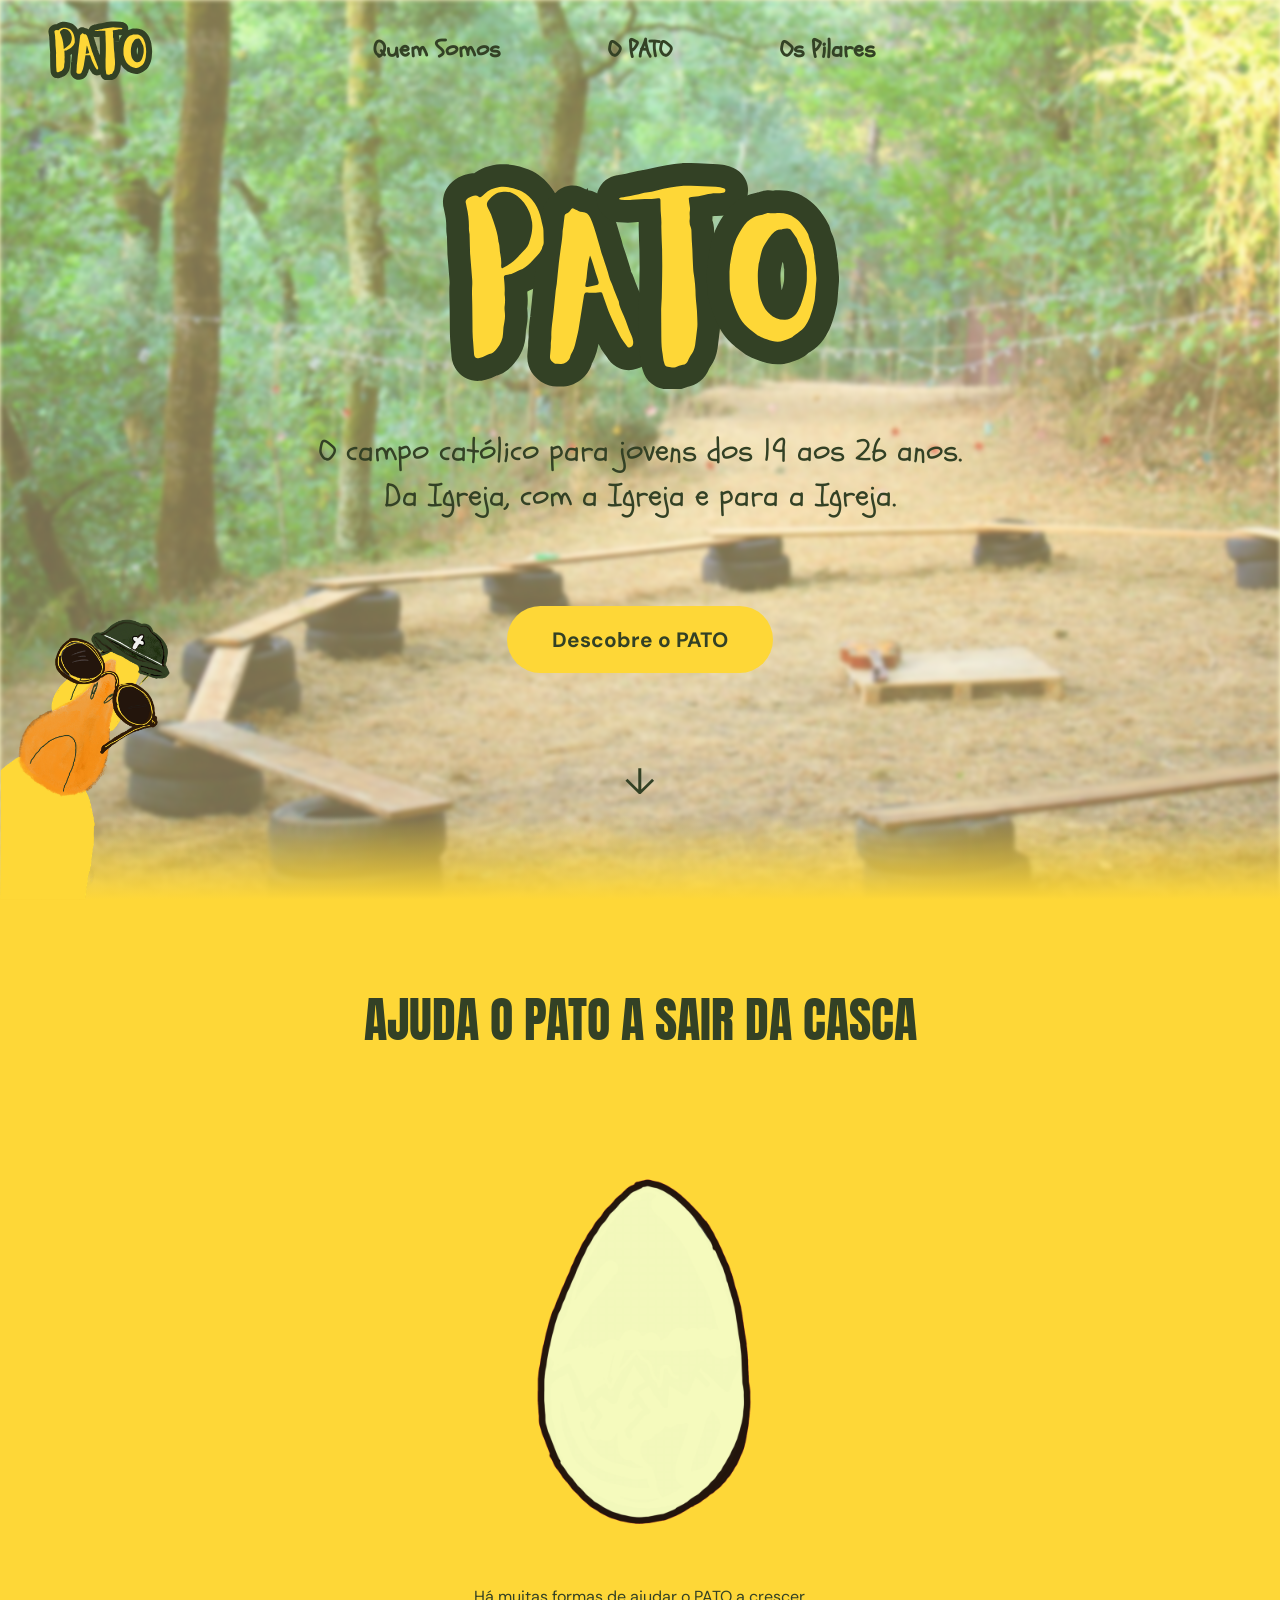
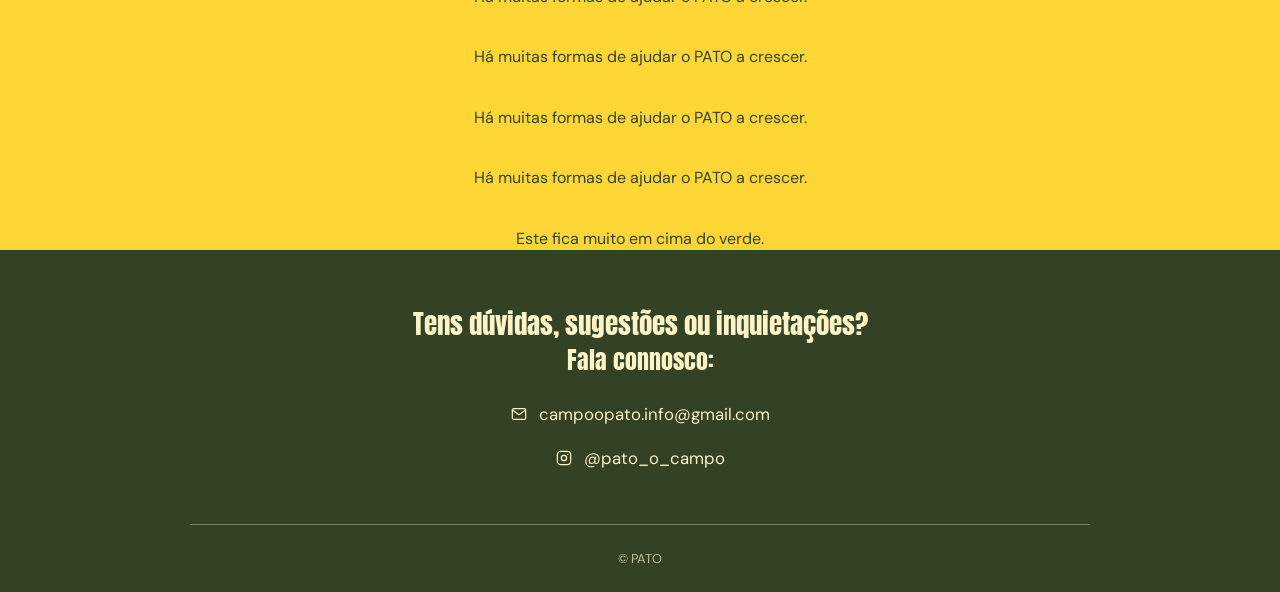
==== commit 5a01ad5f: "24/11" ====
--- a/v2/index.html
+++ b/v2/index.html
@@ -6,7 +6,7 @@
     <meta name="viewport" content="width=device-width, initial-scale=1.0">
    <title>PATO</title>
   <link rel="icon" type="image/png" href="assets/logo.png">
-    <link rel="stylesheet" href="styles.css">
+    <link rel="stylesheet" href="styles.css?v=2">
 </head>
 
 <body>
@@ -91,13 +91,21 @@
     <section id="ajudar" class="fundraising">
 
         <h2>AJUDA O PATO A SAIR DA CASCA</h2>
-<a href="o-pato.html#como-ajudar" class="egg-link"></a>
+<a href="o-pato.html#como-ajudar" class="egg-link">
      <img src="assets/ovo-1.png" alt="Ovo do PATO" class="ovo-animado" id="ovoAnimado">
-
+</a>
         <p>
             Há muitas formas de ajudar o PATO a crescer.
         </p>
-
+<p>
+            Há muitas formas de ajudar o PATO a crescer.
+        </p><p>
+            Há muitas formas de ajudar o PATO a crescer.
+        </p><p>
+            Há muitas formas de ajudar o PATO a crescer.
+        </p><p>
+            Este fica muito em cima do verde.
+        </p>
     </section>
 
 </main>
--- a/v2/styles.css
+++ b/v2/styles.css
@@ -52,7 +52,7 @@
 @keyframes abanar-ovo { 0%, 100% { transform: rotate(-8deg); } 50% { transform: rotate(8deg); } }
 .egg-illustration:hover { animation: abanar-ovo 0.3s ease-in-out infinite; }
 .fundraising p { font-family: "DMSans", sans-serif; font-size: 1rem; max-width: 600px; line-height: 1.4; margin-top: 30px; }
-.egg-link{display:inline-block}
+.egg-link{display:inline-block;position:relative;z-index:10;cursor:pointer}
 
 .ovo-animado{display:block;width:min(75vw,400px);height:auto;object-fit:contain;transform-origin:center bottom;cursor:pointer}
 .ovo-animado:hover{animation:ovoAbanar .85s ease-in-out infinite}
@@ -117,10 +117,10 @@
 .quem-razao-texto p,.quem-publico-texto p,.quem-historia-texto p{font-family:"DMSans",sans-serif;font-size:1.1rem;line-height:1.8}
 
 /* QUEM SOMOS — RISCAS E FOTOGRAFIAS */
-.quem-razao-foto,.quem-publico-foto,.quem-historia-foto{min-height:500px;padding:45px;display:flex;align-items:center;justify-content:center;overflow:hidden}
+.quem-razao-foto,.quem-publico-foto,.quem-historia-foto{min-height:500px;padding:0;position:relative;overflow:hidden}
 .quem-razao-foto,.quem-publico-foto{background:repeating-linear-gradient(90deg,#ffe356 0 32px,#ffd54e 32px 64px)}
 .quem-historia-foto{background:repeating-linear-gradient(90deg,#ffe356 0 32px,#ffd54e 32px 64px)}
-.quem-razao-foto img,.quem-publico-foto img,.quem-historia-foto img{display:block;width:min(100%,390px);height:auto;max-height:330px;object-fit:cover;border-radius:15px}
+.quem-razao-foto img,.quem-publico-foto img,.quem-historia-foto img{display:block;width:100%;height:100%;max-height:none;object-fit:cover;border-radius:0}
 
 /* QUEM SOMOS — TELEMÓVEIS */
 @media(max-width:850px){
